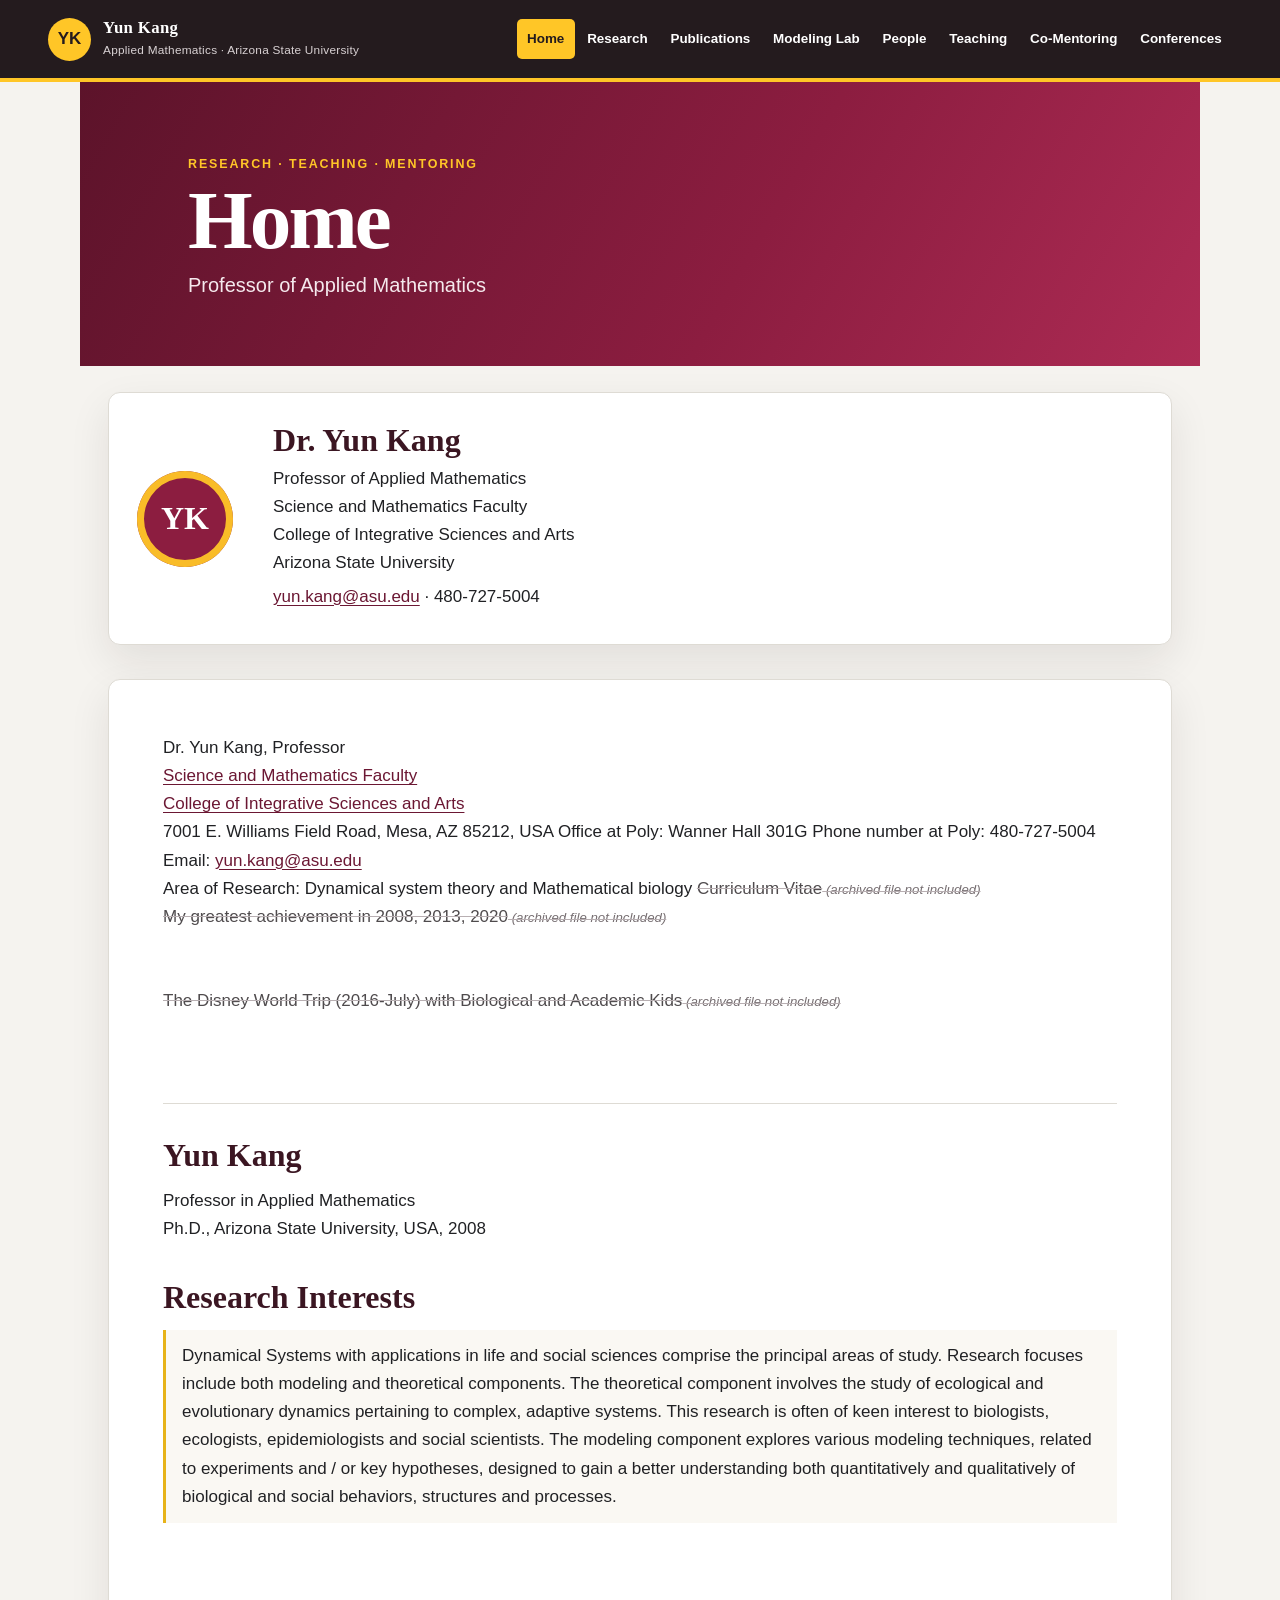
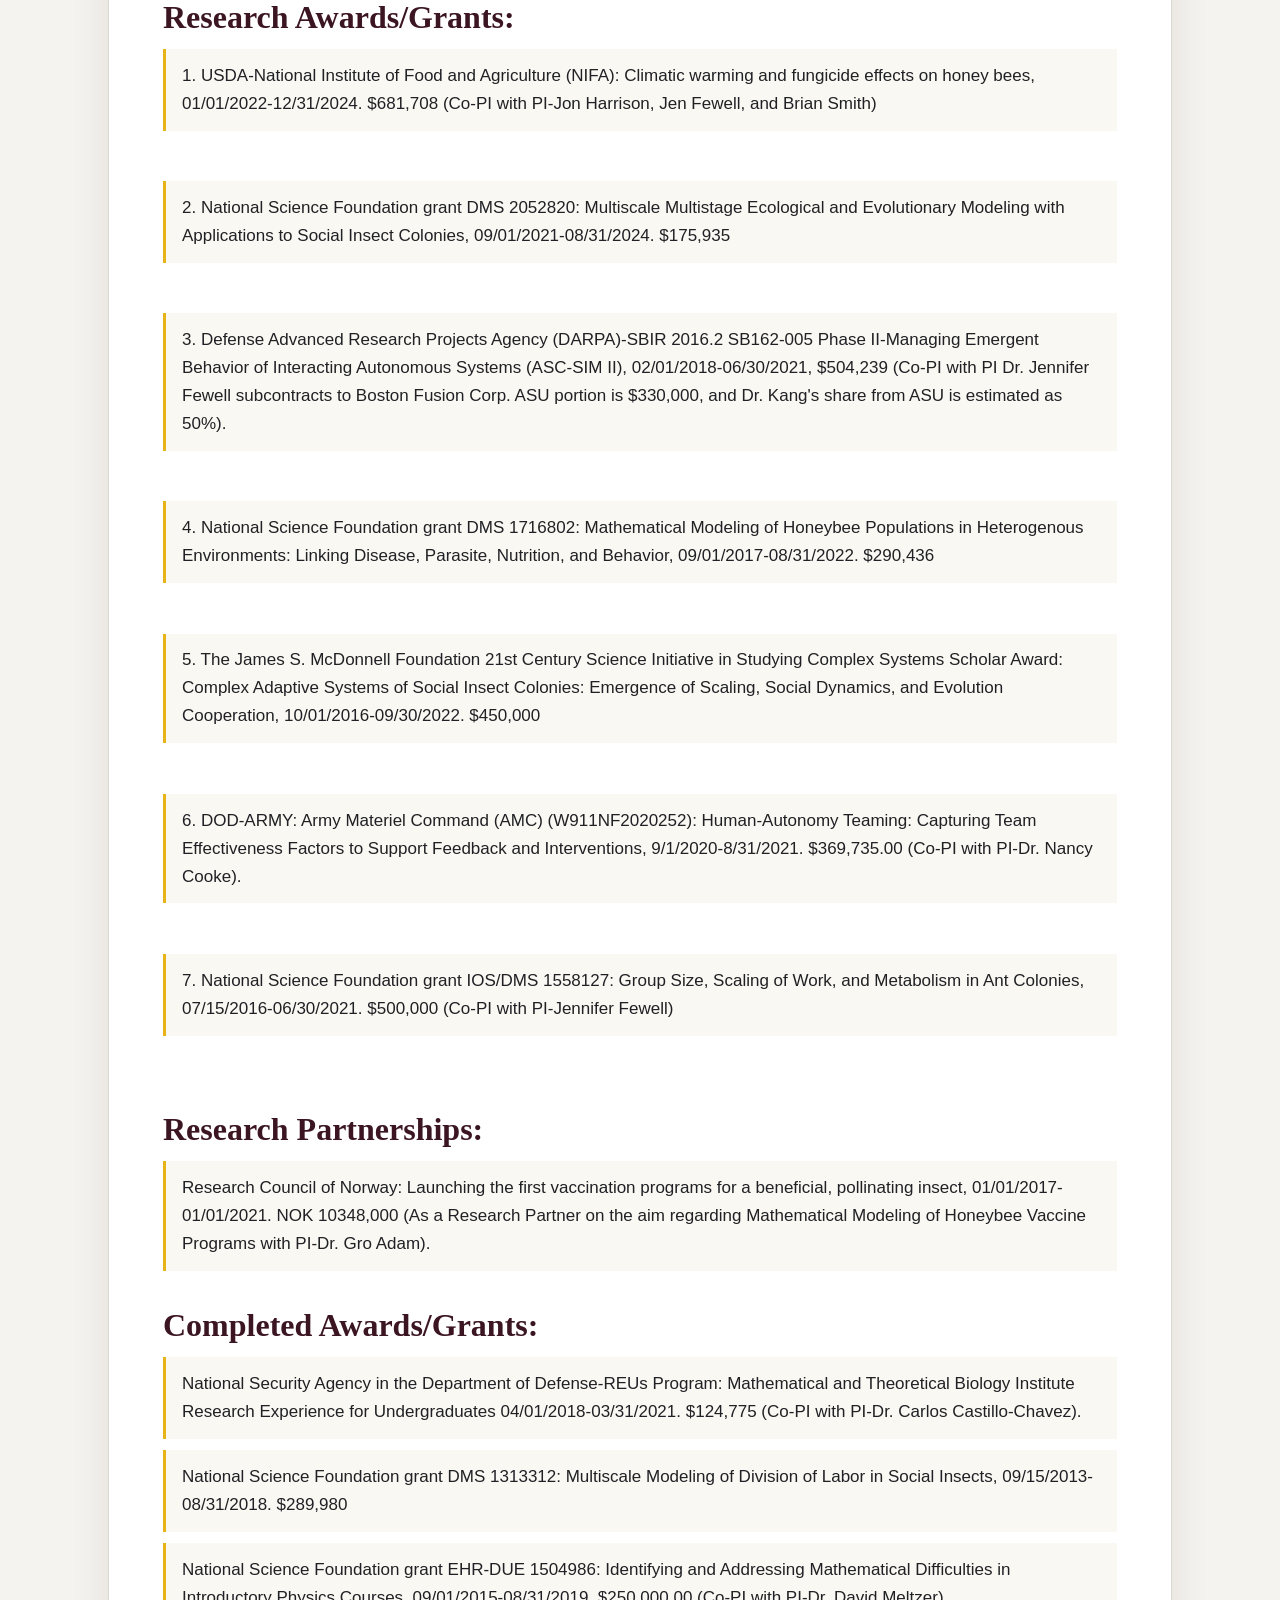
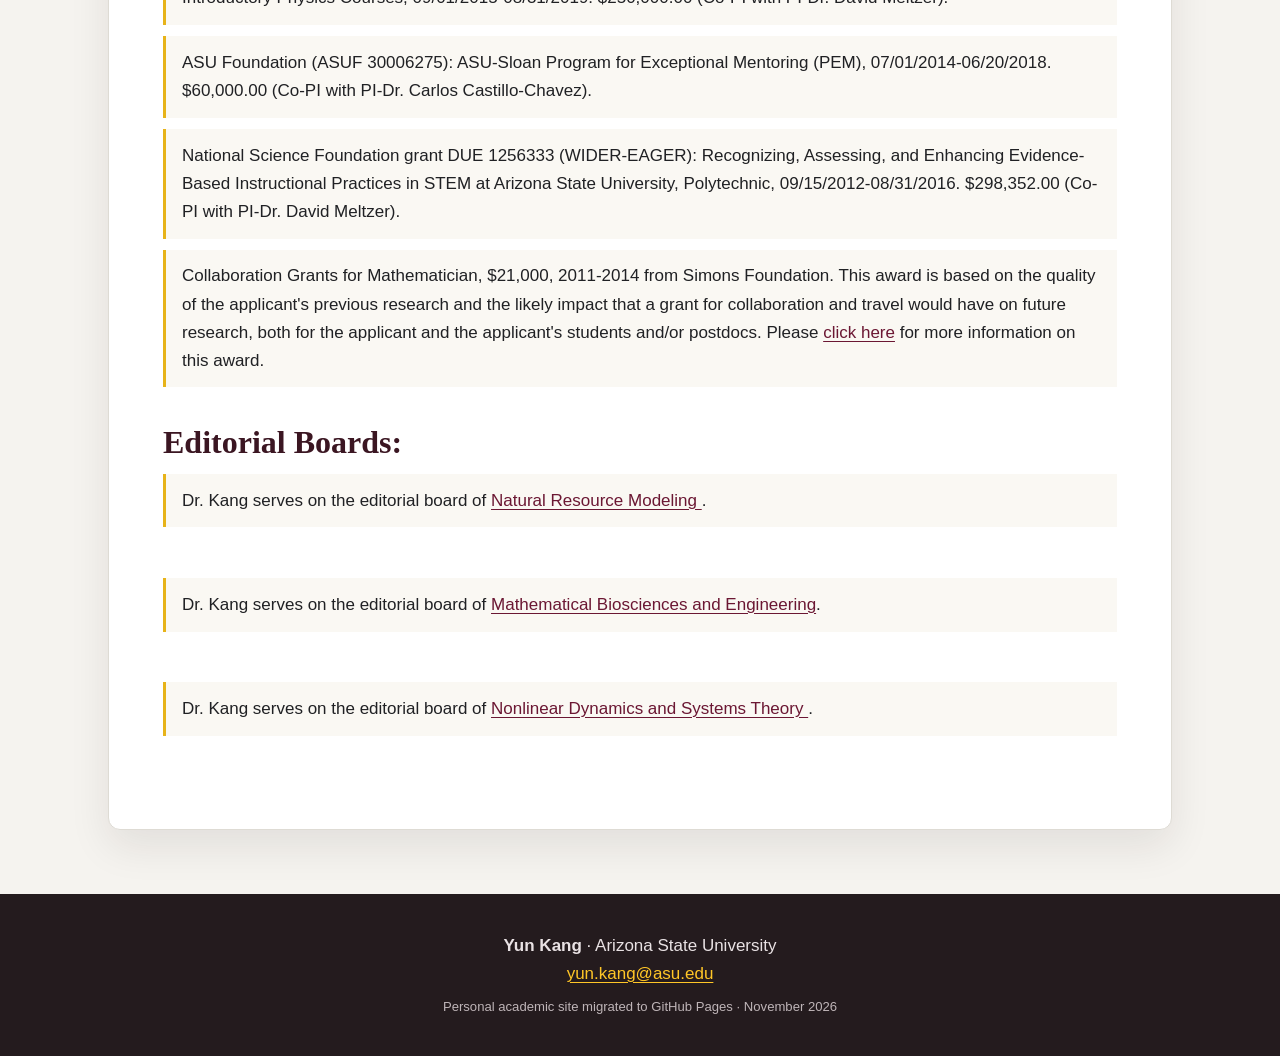
==== index.html @ 1a4a6fc3 "Build responsive Yun Kang academic website" ====
<!doctype html>
<html lang="en">
<head>
  <meta charset="utf-8">
  <meta name="viewport" content="width=device-width, initial-scale=1">
  <meta name="description" content="Professor of Applied Mathematics">
  <title>Home | Yun Kang</title>
  <link rel="stylesheet" href="assets/site.css">
  <script defer src="assets/site.js"></script>
</head>
<body>
  <a class="skip-link" href="#main-content">Skip to content</a>
  <header class="site-header">
    <div class="header-inner">
      <a class="site-name" href="index.html" aria-label="Yun Kang home">
        <span class="site-mark">YK</span>
        <span><strong>Yun Kang</strong><small>Applied Mathematics · Arizona State University</small></span>
      </a>
      <button class="menu-button" type="button" aria-expanded="false" aria-controls="site-nav">Menu</button>
      <nav id="site-nav" class="site-nav" aria-label="Primary navigation">
        <a href="index.html" aria-current="page" class="active">Home</a>
<a href="research.html">Research</a>
<a href="publications.html">Publications</a>
<a href="lab.html">Modeling Lab</a>
<a href="people.html">People</a>
<a href="teaching.html">Teaching</a>
<a href="mentoring.html">Co-Mentoring</a>
<a href="conferences.html">Conferences</a>
      </nav>
    </div>
  </header>

  <main id="main-content">
    <section class="page-hero">
      <div class="eyebrow">Research · Teaching · Mentoring</div>
      <h1>Home</h1>
      <p>Professor of Applied Mathematics</p>
    </section>
    
        <section class="profile-card" aria-label="Contact information">
          <div class="monogram" aria-hidden="true">YK</div>
          <div>
            <h2>Dr. Yun Kang</h2>
            <p>Professor of Applied Mathematics<br>Science and Mathematics Faculty<br>College of Integrative Sciences and Arts<br>Arizona State University</p>
            <p><a href="mailto:yun.kang@asu.edu">yun.kang@asu.edu</a> · 480-727-5004</p>
          </div>
        </section>
        
    <article class="legacy-content">
      <div> Dr. Yun Kang,  Professor<br>
          <a href="https://cisa.asu.edu/faculties" target="_blank" rel="noopener noreferrer">Science and Mathematics Faculty</a><br>
          <a href="https://cisa.asu.edu" target="_blank" rel="noopener noreferrer">College of Integrative Sciences and Arts </a><br>
          7001 E. Williams Field Road,<br>
          Mesa, AZ 85212, USA<br>
          Office at Poly: Wanner Hall 301G<br>
		  Phone number at Poly: 480-727-5004<br><br>
		 <!-- <a href="https://mcmsc.asu.edu">Co-Director of Simon A. Levin Mathematical, Computational and Modeling Sciences Center </a><br>
		 <a href="http://www.asu.edu/">Arizona State University</a><br>
		  Office at Tempe: ECA 373<br>
		  Phone number at Tempe: 480-965-9655 <br><br>-->
          Email: <a href="mailto:yun.kang@asu.edu">yun.kang@asu.edu</a><br>
          
          <br>
          Area of Research: Dynamical system<br>
          theory and Mathematical biology<br>
          <span class="unavailable-link">Curriculum Vitae<span class="archive-note"> (archived file not included)</span></span><br>
          <br>
          <span class="unavailable-link">My greatest achievement in 2008, 2013, 2020<span class="archive-note"> (archived file not included)</span></span><br>
          <div>
            <br>
            
          </div>
          <br>
          <span class="unavailable-link">The Disney World Trip (2016-July) with Biological and Academic Kids<span class="archive-note"> (archived file not included)</span></span><br>
          <div>
            <br>
            
          </div>
          <br>
          <!--         Ph.D. dissertation:<br> -->
          <!--         <a href="files/thesis.pdf" target="new">PUT PH.D. THESIS HERE?</a><br><br> -->
        </div>
      
<div>
        <div>
          <h2>Yun Kang</h2>
          Professor in Applied Mathematics<br>
          Ph.D., Arizona State University, USA, 2008<br>
          <h2>Research Interests</h2>
          <div>
            <div class="legacy-entry">
              Dynamical Systems with applications in life and social sciences comprise the principal areas of study. 
              Research focuses include both modeling and theoretical components. 
              The theoretical component involves the study of ecological and evolutionary dynamics pertaining to complex, adaptive systems. 
              This research is often of keen interest to biologists, ecologists, epidemiologists and social scientists. 
              The modeling component explores various modeling techniques, related to experiments and / or key hypotheses, 
              designed to gain a better understanding both quantitatively and qualitatively of biological and social behaviors, structures and processes.
<br>
            </div>
            <br>
             <!--   <h3>University Senator-Election:</h3>
            <div id="service">
            <ol> Dr. Kang has been elected as President-Elect, Poly Campus Assembly, 2018-2019. 
            </ol>
			
            <h3>Mentoring Awards/Nominations:</h3>
            <div id="mentoring">
            <ol> Dr. Kang has been nominated for the ASU  Faculty Women's Association Outstanding Faculty Mentor Award. 
            The Award Reception was scheduled on Thursday, April 20th, 2017. 
            </ol>-->
            
            <h2>Research Awards/Grants:</h2>
            <div>
               <div class="legacy-entry">1. USDA-National Institute of Food and Agriculture (NIFA): 
                Climatic warming and fungicide effects on honey bees,
                01/01/2022-12/31/2024. $681,708 (Co-PI with PI-Jon Harrison, Jen Fewell, and Brian Smith)
              </div><br>
              <div class="legacy-entry">2. National Science Foundation grant DMS 2052820: 
                Multiscale Multistage Ecological and Evolutionary Modeling with Applications to Social Insect Colonies,
                09/01/2021-08/31/2024. $175,935
              </div><br>
             <div class="legacy-entry">3. Defense Advanced Research Projects Agency (DARPA)-SBIR 2016.2 SB162-005 Phase II-Managing Emergent Behavior of Interacting Autonomous Systems (ASC-SIM II), 
			  02/01/2018-06/30/2021, $504,239 (Co-PI with PI Dr. Jennifer Fewell subcontracts to Boston Fusion Corp. ASU portion is $330,000, and Dr. Kang's share from ASU is
estimated as 50%).
			 </div><br>
			  <div class="legacy-entry">4. National Science Foundation grant DMS 1716802: 
                Mathematical Modeling of Honeybee Populations in Heterogenous Environments: Linking Disease, Parasite, Nutrition, and Behavior,
                09/01/2017-08/31/2022. $290,436
              </div><br>
            <div class="legacy-entry">5. The James S. McDonnell Foundation 21st Century Science Initiative in Studying 
			Complex Systems Scholar Award: Complex Adaptive Systems of Social Insect Colonies: 
			Emergence of Scaling, Social Dynamics, and Evolution Cooperation, 10/01/2016-09/30/2022. $450,000
            </div><br>
            
			 <div class="legacy-entry">6. DOD-ARMY: Army Materiel Command (AMC) (W911NF2020252): Human-Autonomy Teaming: Capturing Team Effectiveness Factors to Support Feedback and Interventions, 9/1/2020-8/31/2021. $369,735.00 (Co-PI with PI-Dr. Nancy Cooke).
              </div><br>
              
            <div class="legacy-entry">7.
                National Science Foundation grant IOS/DMS 1558127: 
                Group Size, Scaling of Work, and Metabolism in Ant Colonies,
                07/15/2016-06/30/2021. $500,000 (Co-PI with PI-Jennifer Fewell)
              </div><br>
            
   
                <h2>Research Partnerships:</h2>
              <div class="legacy-entry">
             Research Council of Norway:
                Launching the first vaccination programs for a beneficial, pollinating insect, 01/01/2017-01/01/2021. NOK 10348,000 
                (As a Research Partner on the aim regarding Mathematical Modeling of Honeybee Vaccine Programs with  PI-Dr. Gro Adam).
              </div>
      
                <h2>Completed Awards/Grants:</h2>
                 <div class="legacy-entry">National Security Agency in the Department of Defense-REUs Program: 
                Mathematical and Theoretical Biology Institute Research Experience for Undergraduates
                04/01/2018-03/31/2021. $124,775 (Co-PI with PI-Dr. Carlos Castillo-Chavez).
              </div>
                  <div class="legacy-entry">
                National Science Foundation grant DMS 1313312: 
                Multiscale  Modeling of Division of Labor in Social Insects,
                09/15/2013-08/31/2018. $289,980
              </div>
         
              <div class="legacy-entry">
                National Science Foundation grant EHR-DUE 1504986:
                Identifying and Addressing Mathematical Difficulties in Introductory Physics Courses, 
                 09/01/2015-08/31/2019. $250,000.00 (Co-PI with PI-Dr. David Meltzer).
              </div>
               <div class="legacy-entry">
                ASU Foundation (ASUF 30006275): ASU-Sloan Program for Exceptional Mentoring (PEM), 
                07/01/2014-06/20/2018. $60,000.00 (Co-PI with PI-Dr. Carlos Castillo-Chavez).
              </div>
              <div class="legacy-entry">
                National Science Foundation grant DUE 1256333 (WIDER-EAGER):
                Recognizing, Assessing, and Enhancing Evidence-Based
                Instructional Practices in STEM at Arizona State University,
                Polytechnic, 09/15/2012-08/31/2016. $298,352.00 (Co-PI with
                PI-Dr. David Meltzer).
              </div>
             
              <div class="legacy-entry">
                Collaboration Grants for Mathematician, $21,000, 2011-2014 from
                Simons Foundation. This award is based on the quality of the
                applicant's previous research and the likely impact that a grant
                for collaboration and travel would have on future research, both
                for the applicant and the applicant's students and/or postdocs.
                Please <a href="https://simonsfoundation.org/funding-guidelines/current-funding-opportunities/collaboration-grants-for-mathematicians" target="_blank" rel="noopener noreferrer">click here</a> for more information on this award.
              </div>
              
              <h2>Editorial Boards:</h2>
            <div>
			<div class="legacy-entry"> Dr. Kang serves on the editorial board of <a href="https://onlinelibrary.wiley.com/journal/10.1111/(ISSN)1939-7445" target="_blank" rel="noopener noreferrer">Natural Resource Modeling 
         </a>.  
            </div>
              <br>
              
              		<div class="legacy-entry"> Dr. Kang serves on the editorial board of <a href="https://www.aimspress.com/mbe/news/solo-detail/editorialboard" target="_blank" rel="noopener noreferrer">Mathematical Biosciences and Engineering</a>.  
            </div>
              <br>
              
            <div class="legacy-entry"> Dr. Kang serves on the editorial board of <a href="https://www.e-ndst.kiev.ua/aims&amp;scope.htm" target="_blank" rel="noopener noreferrer">
			Nonlinear Dynamics and Systems Theory </a>.  
            </div><br>
            
			 </div>
			  </div>
        </div>
      </div>
 
     </div>
     
    </article>
  </main>

  <footer>
    <div><strong>Yun Kang</strong> · Arizona State University</div>
    <div><a href="mailto:yun.kang@asu.edu">yun.kang@asu.edu</a></div>
    <div class="footer-note">Personal academic site migrated to GitHub Pages · November 2026</div>
  </footer>
</body>
</html>
---- assets/site.css ----
:root {
  --asu-maroon: #8c1d40;
  --asu-gold: #ffc627;
  --ink: #202124;
  --muted: #5f6368;
  --paper: #ffffff;
  --wash: #f5f3ef;
  --line: #dedbd4;
  --link: #6b1733;
  --shadow: 0 16px 42px rgba(33, 25, 20, 0.09);
}

* { box-sizing: border-box; }
html { scroll-behavior: smooth; }
body {
  margin: 0;
  color: var(--ink);
  background: var(--wash);
  font: 17px/1.65 -apple-system, BlinkMacSystemFont, "Segoe UI", Roboto, Helvetica, Arial, sans-serif;
}
a { color: var(--link); text-decoration-thickness: .08em; text-underline-offset: .16em; }
a:hover { color: var(--asu-maroon); text-decoration-thickness: .13em; }
.skip-link { position: absolute; left: -9999px; top: 0; z-index: 100; background: #fff; padding: .7rem 1rem; }
.skip-link:focus { left: 1rem; top: 1rem; }

.site-header { position: sticky; top: 0; z-index: 20; color: #fff; background: #241b1e; border-bottom: 4px solid var(--asu-gold); }
.header-inner { max-width: 1240px; min-height: 78px; margin: auto; padding: 0 28px; display: flex; align-items: center; gap: 24px; }
.site-name { display: flex; align-items: center; gap: 12px; color: #fff; text-decoration: none; white-space: nowrap; }
.site-name strong, .site-name small { display: block; }
.site-name strong { font: 700 1.05rem/1.2 Georgia, "Times New Roman", serif; letter-spacing: .02em; }
.site-name small { margin-top: 3px; color: #d8d1d3; font-size: .74rem; letter-spacing: .02em; }
.site-mark { display: grid; place-items: center; width: 43px; height: 43px; border-radius: 50%; color: #241b1e; background: var(--asu-gold); font-weight: 850; }
.site-nav { margin-left: auto; display: flex; align-items: center; gap: 2px; }
.site-nav a { padding: .58rem .65rem; border-radius: 5px; color: #fff; font-size: .84rem; font-weight: 650; text-decoration: none; }
.site-nav a:hover, .site-nav a.active { color: #241b1e; background: var(--asu-gold); }
.menu-button { display: none; margin-left: auto; border: 1px solid #7b6c71; border-radius: 5px; padding: .5rem .75rem; color: #fff; background: transparent; font: inherit; }

main { max-width: 1120px; margin: 0 auto; padding: 0 28px 64px; }
.page-hero { margin: 0 -28px 38px; padding: 72px max(28px, calc((100vw - 1120px) / 2 + 28px)) 64px; color: #fff; background: linear-gradient(120deg, #5c132a 0%, var(--asu-maroon) 60%, #ad2b54 100%); }
.eyebrow { color: var(--asu-gold); font-size: .78rem; font-weight: 800; letter-spacing: .15em; text-transform: uppercase; }
.page-hero h1 { max-width: 900px; margin: .35rem 0 .45rem; font: 700 clamp(2.5rem, 7vw, 5.2rem)/.98 Georgia, "Times New Roman", serif; letter-spacing: -.035em; }
.page-hero p { max-width: 760px; margin: 0; color: #f5e9ed; font-size: clamp(1rem, 2vw, 1.25rem); }

.profile-card { display: grid; grid-template-columns: 112px 1fr; gap: 24px; align-items: center; margin: -12px 0 34px; padding: 28px; border: 1px solid var(--line); border-radius: 12px; background: var(--paper); box-shadow: var(--shadow); }
.monogram { display: grid; place-items: center; width: 96px; height: 96px; border-radius: 50%; color: #fff; background: var(--asu-maroon); font: 800 2rem Georgia, serif; box-shadow: inset 0 0 0 7px rgba(255,198,39,.95); }
.profile-card h2 { margin: 0 0 .35rem; }
.profile-card p { margin: .35rem 0; }

.legacy-content { padding: clamp(24px, 5vw, 54px); border: 1px solid var(--line); border-radius: 12px; background: var(--paper); box-shadow: var(--shadow); overflow-wrap: anywhere; }
.legacy-content > div + div { margin-top: 2rem; padding-top: 2rem; border-top: 1px solid var(--line); }
h2, h3 { color: #3b1622; font-family: Georgia, "Times New Roman", serif; line-height: 1.2; }
h2 { margin: 2.2rem 0 .8rem; font-size: clamp(1.5rem, 3vw, 2rem); }
h2:first-child { margin-top: 0; }
h3 { font-size: 1.25rem; }
.legacy-entry { margin: .7rem 0; padding: .8rem 1rem; border-left: 3px solid #e7b319; background: #faf8f3; }
.legacy-content br + br { display: none; }
.legacy-content li { margin: .35rem 0; }
.content-table { display: block; max-width: 100%; overflow-x: auto; border-collapse: collapse; }
.content-table td, .content-table th { padding: .55rem; border: 1px solid var(--line); vertical-align: top; }
.unavailable-link { color: #4f4b4d; text-decoration: line-through; text-decoration-color: #b8afb2; }
.archive-note { color: #776f72; font-size: .78em; font-style: italic; text-decoration: none; }

footer { padding: 38px 28px; color: #e9e2e4; background: #241b1e; text-align: center; }
footer a { color: var(--asu-gold); }
.footer-note { margin-top: .5rem; color: #bfb5b8; font-size: .82rem; }

@media (max-width: 1000px) {
  .menu-button { display: block; }
  .site-nav { display: none; position: absolute; left: 0; right: 0; top: 78px; padding: 14px 24px 20px; background: #241b1e; border-bottom: 4px solid var(--asu-gold); flex-wrap: wrap; }
  .site-nav.open { display: flex; }
  .site-nav a { flex: 1 0 160px; text-align: center; }
}

@media (max-width: 620px) {
  body { font-size: 16px; }
  .header-inner { padding: 0 16px; }
  .site-name small { display: none; }
  main { padding: 0 16px 40px; }
  .page-hero { margin: 0 -16px 24px; padding: 46px 16px 42px; }
  .profile-card { grid-template-columns: 1fr; text-align: center; }
  .monogram { margin: auto; }
  .legacy-content { padding: 22px 18px; }
}

@media print {
  .site-header, .menu-button, footer { display: none; }
  body { background: #fff; }
  main { max-width: none; padding: 0; }
  .page-hero { color: #000; background: #fff; padding: 0 0 20px; }
  .eyebrow { color: #555; }
  .legacy-content, .profile-card { border: 0; box-shadow: none; }
}
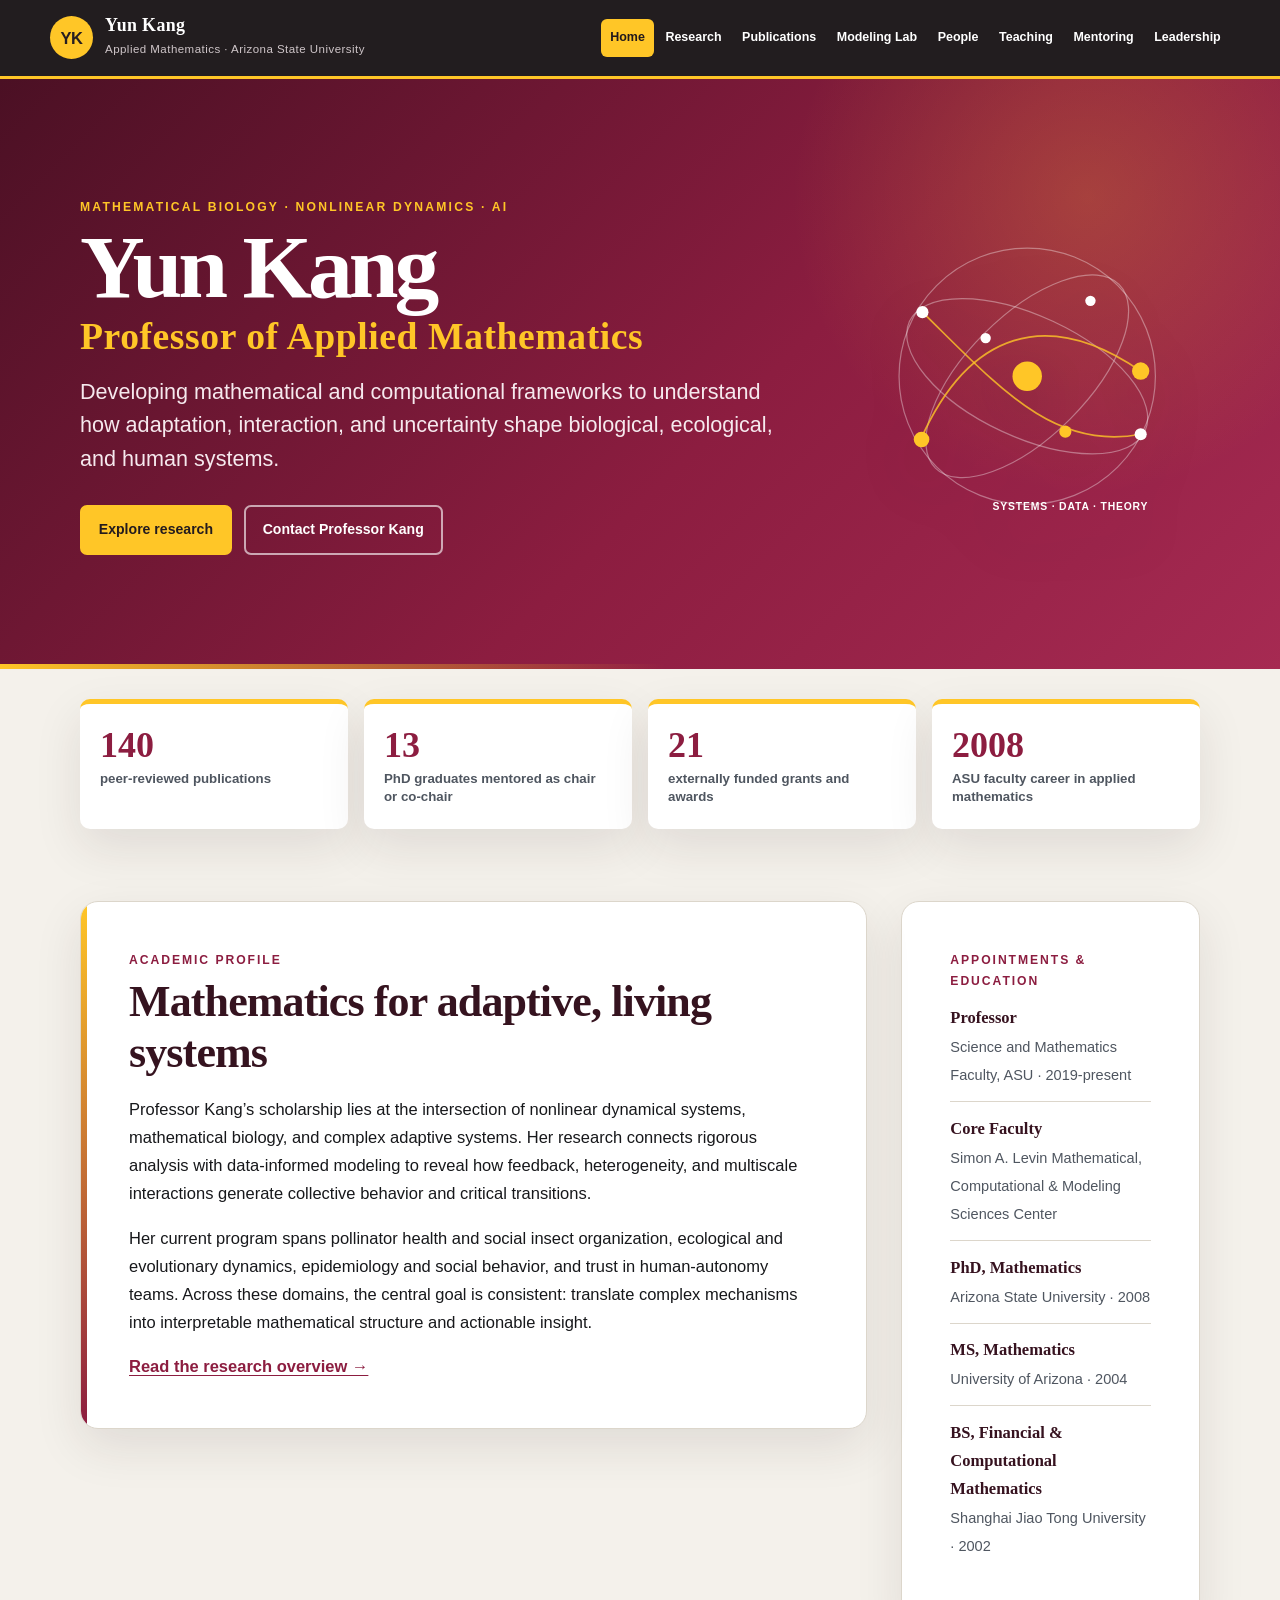
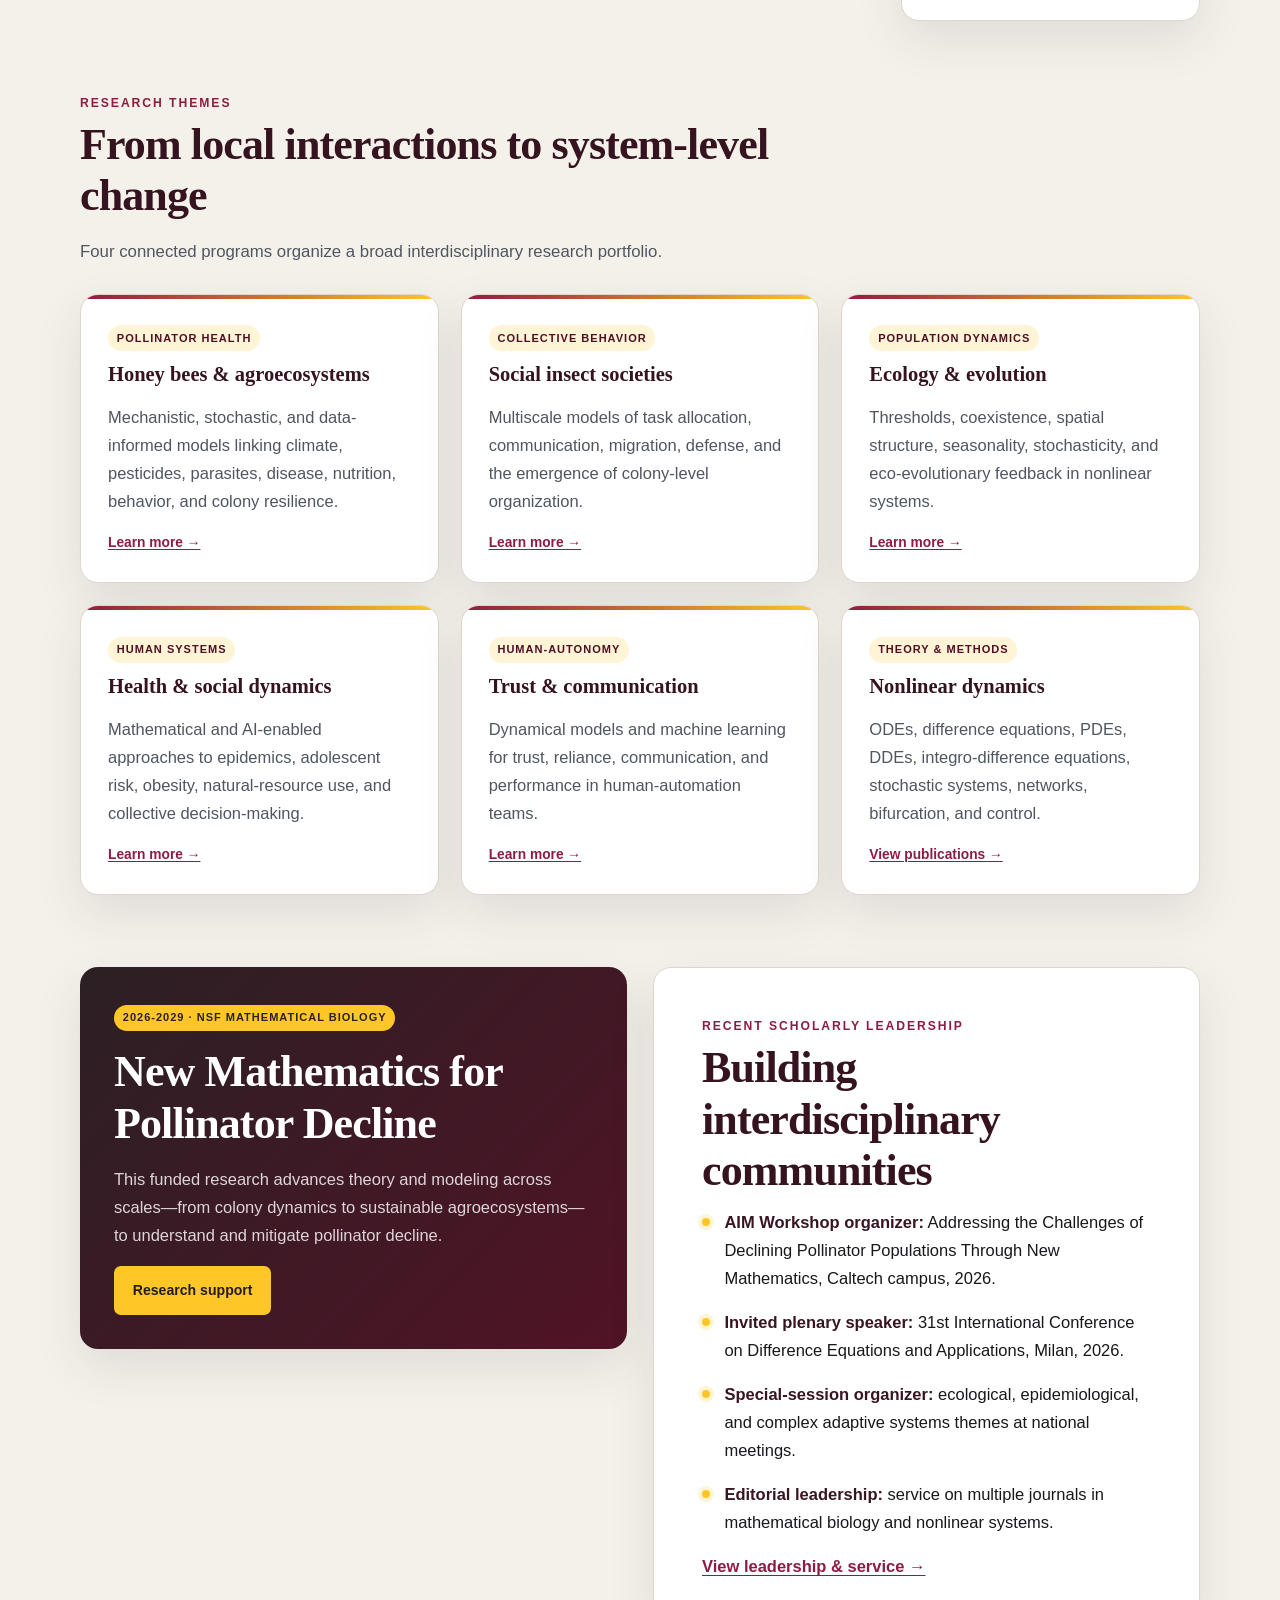
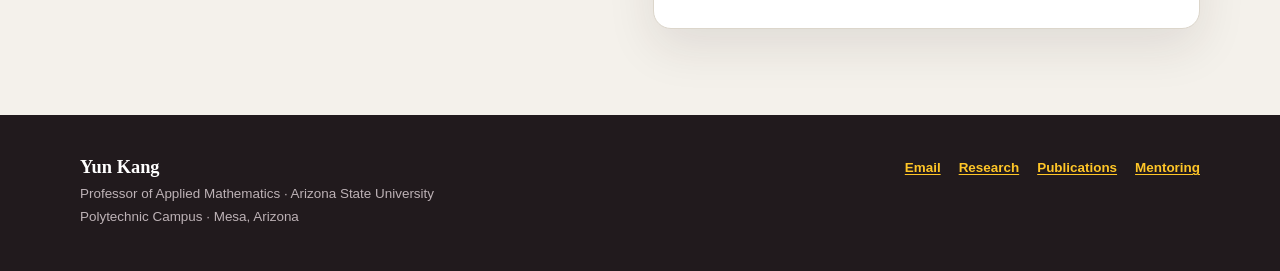
==== commit c4696e24: "Refresh academic site from 2026 curriculum vitae" ====
--- a/index.html
+++ b/index.html
@@ -3,218 +3,143 @@
 <head>
   <meta charset="utf-8">
   <meta name="viewport" content="width=device-width, initial-scale=1">
-  <meta name="description" content="Professor of Applied Mathematics">
-  <title>Home | Yun Kang</title>
+  <meta name="description" content="Yun Kang is a Professor of Applied Mathematics at Arizona State University whose research advances complex adaptive systems, mathematical biology, and nonlinear dynamics.">
+  <meta name="theme-color" content="#8c1d40">
+  <title>Yun Kang | Applied Mathematics &amp; Complex Adaptive Systems</title>
   <link rel="stylesheet" href="assets/site.css">
   <script defer src="assets/site.js"></script>
+  <script type="application/ld+json">
+  {
+    "@context": "https://schema.org",
+    "@type": "Person",
+    "name": "Yun Kang",
+    "jobTitle": "Professor of Applied Mathematics",
+    "affiliation": {"@type": "CollegeOrUniversity", "name": "Arizona State University"},
+    "email": "mailto:yun.kang@asu.edu",
+    "knowsAbout": ["Complex adaptive systems", "Mathematical biology", "Nonlinear dynamical systems", "Pollinator health", "Social insects", "Human-autonomy interaction"]
+  }
+  </script>
 </head>
 <body>
   <a class="skip-link" href="#main-content">Skip to content</a>
   <header class="site-header">
     <div class="header-inner">
       <a class="site-name" href="index.html" aria-label="Yun Kang home">
-        <span class="site-mark">YK</span>
+        <span class="site-mark" aria-hidden="true">YK</span>
         <span><strong>Yun Kang</strong><small>Applied Mathematics · Arizona State University</small></span>
       </a>
       <button class="menu-button" type="button" aria-expanded="false" aria-controls="site-nav">Menu</button>
       <nav id="site-nav" class="site-nav" aria-label="Primary navigation">
-        <a href="index.html" aria-current="page" class="active">Home</a>
-<a href="research.html">Research</a>
-<a href="publications.html">Publications</a>
-<a href="lab.html">Modeling Lab</a>
-<a href="people.html">People</a>
-<a href="teaching.html">Teaching</a>
-<a href="mentoring.html">Co-Mentoring</a>
-<a href="conferences.html">Conferences</a>
+        <a class="active" aria-current="page" href="index.html">Home</a>
+        <a href="research.html">Research</a>
+        <a href="publications.html">Publications</a>
+        <a href="lab.html">Modeling Lab</a>
+        <a href="people.html">People</a>
+        <a href="teaching.html">Teaching</a>
+        <a href="mentoring.html">Mentoring</a>
+        <a href="conferences.html">Leadership</a>
       </nav>
     </div>
   </header>
 
   <main id="main-content">
-    <section class="page-hero">
-      <div class="eyebrow">Research · Teaching · Mentoring</div>
-      <h1>Home</h1>
-      <p>Professor of Applied Mathematics</p>
+    <section class="home-hero">
+      <div class="hero-inner">
+        <div>
+          <div class="eyebrow">Mathematical biology · Nonlinear dynamics · AI</div>
+          <h1>Yun Kang <span>Professor of Applied Mathematics</span></h1>
+          <p class="hero-lead">Developing mathematical and computational frameworks to understand how adaptation, interaction, and uncertainty shape biological, ecological, and human systems.</p>
+          <div class="hero-actions">
+            <a class="button" href="research.html">Explore research</a>
+            <a class="button secondary" href="mailto:yun.kang@asu.edu">Contact Professor Kang</a>
+          </div>
+        </div>
+        <svg class="hero-graphic" viewBox="0 0 400 400" role="img" aria-label="Abstract network representing interconnected complex adaptive systems">
+          <circle class="orbit" cx="200" cy="200" r="148"/>
+          <ellipse class="orbit" cx="200" cy="200" rx="150" ry="70" transform="rotate(25 200 200)"/>
+          <ellipse class="orbit" cx="200" cy="200" rx="150" ry="70" transform="rotate(-45 200 200)"/>
+          <path class="axis" d="M77 273 C133 148 223 120 331 194"/>
+          <path class="axis" d="M79 126 C165 210 230 287 331 267"/>
+          <circle class="node" cx="78" cy="273" r="9"/><circle class="node-alt" cx="79" cy="126" r="7"/>
+          <circle class="node" cx="331" cy="194" r="10"/><circle class="node-alt" cx="331" cy="267" r="7"/>
+          <circle class="node" cx="200" cy="200" r="17"/><circle class="node-alt" cx="152" cy="156" r="6"/>
+          <circle class="node" cx="244" cy="264" r="7"/><circle class="node-alt" cx="273" cy="113" r="6"/>
+          <text x="160" y="355">SYSTEMS · DATA · THEORY</text>
+        </svg>
+      </div>
     </section>
-    
-        <section class="profile-card" aria-label="Contact information">
-          <div class="monogram" aria-hidden="true">YK</div>
-          <div>
-            <h2>Dr. Yun Kang</h2>
-            <p>Professor of Applied Mathematics<br>Science and Mathematics Faculty<br>College of Integrative Sciences and Arts<br>Arizona State University</p>
-            <p><a href="mailto:yun.kang@asu.edu">yun.kang@asu.edu</a> · 480-727-5004</p>
-          </div>
-        </section>
-        
-    <article class="legacy-content">
-      <div> Dr. Yun Kang,  Professor<br>
-          <a href="https://cisa.asu.edu/faculties" target="_blank" rel="noopener noreferrer">Science and Mathematics Faculty</a><br>
-          <a href="https://cisa.asu.edu" target="_blank" rel="noopener noreferrer">College of Integrative Sciences and Arts </a><br>
-          7001 E. Williams Field Road,<br>
-          Mesa, AZ 85212, USA<br>
-          Office at Poly: Wanner Hall 301G<br>
-		  Phone number at Poly: 480-727-5004<br><br>
-		 <!-- <a href="https://mcmsc.asu.edu">Co-Director of Simon A. Levin Mathematical, Computational and Modeling Sciences Center </a><br>
-		 <a href="http://www.asu.edu/">Arizona State University</a><br>
-		  Office at Tempe: ECA 373<br>
-		  Phone number at Tempe: 480-965-9655 <br><br>-->
-          Email: <a href="mailto:yun.kang@asu.edu">yun.kang@asu.edu</a><br>
-          
-          <br>
-          Area of Research: Dynamical system<br>
-          theory and Mathematical biology<br>
-          <span class="unavailable-link">Curriculum Vitae<span class="archive-note"> (archived file not included)</span></span><br>
-          <br>
-          <span class="unavailable-link">My greatest achievement in 2008, 2013, 2020<span class="archive-note"> (archived file not included)</span></span><br>
-          <div>
-            <br>
-            
-          </div>
-          <br>
-          <span class="unavailable-link">The Disney World Trip (2016-July) with Biological and Academic Kids<span class="archive-note"> (archived file not included)</span></span><br>
-          <div>
-            <br>
-            
-          </div>
-          <br>
-          <!--         Ph.D. dissertation:<br> -->
-          <!--         <a href="files/thesis.pdf" target="new">PUT PH.D. THESIS HERE?</a><br><br> -->
+
+    <div class="content">
+      <section class="stats" aria-label="Academic profile highlights">
+        <div class="stat"><strong>140</strong><span>peer-reviewed publications</span></div>
+        <div class="stat"><strong>13</strong><span>PhD graduates mentored as chair or co-chair</span></div>
+        <div class="stat"><strong>21</strong><span>externally funded grants and awards</span></div>
+        <div class="stat"><strong>2008</strong><span>ASU faculty career in applied mathematics</span></div>
+      </section>
+
+      <section class="section bio-grid reveal">
+        <div class="panel profile-panel">
+          <div class="kicker">Academic profile</div>
+          <h2>Mathematics for adaptive, living systems</h2>
+          <p>Professor Kang’s scholarship lies at the intersection of nonlinear dynamical systems, mathematical biology, and complex adaptive systems. Her research connects rigorous analysis with data-informed modeling to reveal how feedback, heterogeneity, and multiscale interactions generate collective behavior and critical transitions.</p>
+          <p>Her current program spans pollinator health and social insect organization, ecological and evolutionary dynamics, epidemiology and social behavior, and trust in human-autonomy teams. Across these domains, the central goal is consistent: translate complex mechanisms into interpretable mathematical structure and actionable insight.</p>
+          <p><a class="text-link" href="research.html">Read the research overview →</a></p>
         </div>
-      
-<div>
-        <div>
-          <h2>Yun Kang</h2>
-          Professor in Applied Mathematics<br>
-          Ph.D., Arizona State University, USA, 2008<br>
-          <h2>Research Interests</h2>
-          <div>
-            <div class="legacy-entry">
-              Dynamical Systems with applications in life and social sciences comprise the principal areas of study. 
-              Research focuses include both modeling and theoretical components. 
-              The theoretical component involves the study of ecological and evolutionary dynamics pertaining to complex, adaptive systems. 
-              This research is often of keen interest to biologists, ecologists, epidemiologists and social scientists. 
-              The modeling component explores various modeling techniques, related to experiments and / or key hypotheses, 
-              designed to gain a better understanding both quantitatively and qualitatively of biological and social behaviors, structures and processes.
-<br>
-            </div>
-            <br>
-             <!--   <h3>University Senator-Election:</h3>
-            <div id="service">
-            <ol> Dr. Kang has been elected as President-Elect, Poly Campus Assembly, 2018-2019. 
-            </ol>
-			
-            <h3>Mentoring Awards/Nominations:</h3>
-            <div id="mentoring">
-            <ol> Dr. Kang has been nominated for the ASU  Faculty Women's Association Outstanding Faculty Mentor Award. 
-            The Award Reception was scheduled on Thursday, April 20th, 2017. 
-            </ol>-->
-            
-            <h2>Research Awards/Grants:</h2>
-            <div>
-               <div class="legacy-entry">1. USDA-National Institute of Food and Agriculture (NIFA): 
-                Climatic warming and fungicide effects on honey bees,
-                01/01/2022-12/31/2024. $681,708 (Co-PI with PI-Jon Harrison, Jen Fewell, and Brian Smith)
-              </div><br>
-              <div class="legacy-entry">2. National Science Foundation grant DMS 2052820: 
-                Multiscale Multistage Ecological and Evolutionary Modeling with Applications to Social Insect Colonies,
-                09/01/2021-08/31/2024. $175,935
-              </div><br>
-             <div class="legacy-entry">3. Defense Advanced Research Projects Agency (DARPA)-SBIR 2016.2 SB162-005 Phase II-Managing Emergent Behavior of Interacting Autonomous Systems (ASC-SIM II), 
-			  02/01/2018-06/30/2021, $504,239 (Co-PI with PI Dr. Jennifer Fewell subcontracts to Boston Fusion Corp. ASU portion is $330,000, and Dr. Kang's share from ASU is
-estimated as 50%).
-			 </div><br>
-			  <div class="legacy-entry">4. National Science Foundation grant DMS 1716802: 
-                Mathematical Modeling of Honeybee Populations in Heterogenous Environments: Linking Disease, Parasite, Nutrition, and Behavior,
-                09/01/2017-08/31/2022. $290,436
-              </div><br>
-            <div class="legacy-entry">5. The James S. McDonnell Foundation 21st Century Science Initiative in Studying 
-			Complex Systems Scholar Award: Complex Adaptive Systems of Social Insect Colonies: 
-			Emergence of Scaling, Social Dynamics, and Evolution Cooperation, 10/01/2016-09/30/2022. $450,000
-            </div><br>
-            
-			 <div class="legacy-entry">6. DOD-ARMY: Army Materiel Command (AMC) (W911NF2020252): Human-Autonomy Teaming: Capturing Team Effectiveness Factors to Support Feedback and Interventions, 9/1/2020-8/31/2021. $369,735.00 (Co-PI with PI-Dr. Nancy Cooke).
-              </div><br>
-              
-            <div class="legacy-entry">7.
-                National Science Foundation grant IOS/DMS 1558127: 
-                Group Size, Scaling of Work, and Metabolism in Ant Colonies,
-                07/15/2016-06/30/2021. $500,000 (Co-PI with PI-Jennifer Fewell)
-              </div><br>
-            
-   
-                <h2>Research Partnerships:</h2>
-              <div class="legacy-entry">
-             Research Council of Norway:
-                Launching the first vaccination programs for a beneficial, pollinating insect, 01/01/2017-01/01/2021. NOK 10348,000 
-                (As a Research Partner on the aim regarding Mathematical Modeling of Honeybee Vaccine Programs with  PI-Dr. Gro Adam).
-              </div>
-      
-                <h2>Completed Awards/Grants:</h2>
-                 <div class="legacy-entry">National Security Agency in the Department of Defense-REUs Program: 
-                Mathematical and Theoretical Biology Institute Research Experience for Undergraduates
-                04/01/2018-03/31/2021. $124,775 (Co-PI with PI-Dr. Carlos Castillo-Chavez).
-              </div>
-                  <div class="legacy-entry">
-                National Science Foundation grant DMS 1313312: 
-                Multiscale  Modeling of Division of Labor in Social Insects,
-                09/15/2013-08/31/2018. $289,980
-              </div>
-         
-              <div class="legacy-entry">
-                National Science Foundation grant EHR-DUE 1504986:
-                Identifying and Addressing Mathematical Difficulties in Introductory Physics Courses, 
-                 09/01/2015-08/31/2019. $250,000.00 (Co-PI with PI-Dr. David Meltzer).
-              </div>
-               <div class="legacy-entry">
-                ASU Foundation (ASUF 30006275): ASU-Sloan Program for Exceptional Mentoring (PEM), 
-                07/01/2014-06/20/2018. $60,000.00 (Co-PI with PI-Dr. Carlos Castillo-Chavez).
-              </div>
-              <div class="legacy-entry">
-                National Science Foundation grant DUE 1256333 (WIDER-EAGER):
-                Recognizing, Assessing, and Enhancing Evidence-Based
-                Instructional Practices in STEM at Arizona State University,
-                Polytechnic, 09/15/2012-08/31/2016. $298,352.00 (Co-PI with
-                PI-Dr. David Meltzer).
-              </div>
-             
-              <div class="legacy-entry">
-                Collaboration Grants for Mathematician, $21,000, 2011-2014 from
-                Simons Foundation. This award is based on the quality of the
-                applicant's previous research and the likely impact that a grant
-                for collaboration and travel would have on future research, both
-                for the applicant and the applicant's students and/or postdocs.
-                Please <a href="https://simonsfoundation.org/funding-guidelines/current-funding-opportunities/collaboration-grants-for-mathematicians" target="_blank" rel="noopener noreferrer">click here</a> for more information on this award.
-              </div>
-              
-              <h2>Editorial Boards:</h2>
-            <div>
-			<div class="legacy-entry"> Dr. Kang serves on the editorial board of <a href="https://onlinelibrary.wiley.com/journal/10.1111/(ISSN)1939-7445" target="_blank" rel="noopener noreferrer">Natural Resource Modeling 
-         </a>.  
-            </div>
-              <br>
-              
-              		<div class="legacy-entry"> Dr. Kang serves on the editorial board of <a href="https://www.aimspress.com/mbe/news/solo-detail/editorialboard" target="_blank" rel="noopener noreferrer">Mathematical Biosciences and Engineering</a>.  
-            </div>
-              <br>
-              
-            <div class="legacy-entry"> Dr. Kang serves on the editorial board of <a href="https://www.e-ndst.kiev.ua/aims&amp;scope.htm" target="_blank" rel="noopener noreferrer">
-			Nonlinear Dynamics and Systems Theory </a>.  
-            </div><br>
-            
-			 </div>
-			  </div>
+        <aside class="panel">
+          <div class="kicker">Appointments &amp; education</div>
+          <ul class="credentials">
+            <li><strong>Professor</strong><span>Science and Mathematics Faculty, ASU · 2019-present</span></li>
+            <li><strong>Core Faculty</strong><span>Simon A. Levin Mathematical, Computational &amp; Modeling Sciences Center</span></li>
+            <li><strong>PhD, Mathematics</strong><span>Arizona State University · 2008</span></li>
+            <li><strong>MS, Mathematics</strong><span>University of Arizona · 2004</span></li>
+            <li><strong>BS, Financial &amp; Computational Mathematics</strong><span>Shanghai Jiao Tong University · 2002</span></li>
+          </ul>
+        </aside>
+      </section>
+
+      <section class="section reveal">
+        <div class="section-heading">
+          <div class="kicker">Research themes</div>
+          <h2>From local interactions to system-level change</h2>
+          <p>Four connected programs organize a broad interdisciplinary research portfolio.</p>
         </div>
-      </div>
- 
-     </div>
-     
-    </article>
+        <div class="card-grid">
+          <article class="card"><span class="tag">Pollinator health</span><h3>Honey bees &amp; agroecosystems</h3><p>Mechanistic, stochastic, and data-informed models linking climate, pesticides, parasites, disease, nutrition, behavior, and colony resilience.</p><a class="card-link" href="research.html#pollinators">Learn more →</a></article>
+          <article class="card"><span class="tag">Collective behavior</span><h3>Social insect societies</h3><p>Multiscale models of task allocation, communication, migration, defense, and the emergence of colony-level organization.</p><a class="card-link" href="research.html#social-insects">Learn more →</a></article>
+          <article class="card"><span class="tag">Population dynamics</span><h3>Ecology &amp; evolution</h3><p>Thresholds, coexistence, spatial structure, seasonality, stochasticity, and eco-evolutionary feedback in nonlinear systems.</p><a class="card-link" href="research.html#ecology">Learn more →</a></article>
+          <article class="card"><span class="tag">Human systems</span><h3>Health &amp; social dynamics</h3><p>Mathematical and AI-enabled approaches to epidemics, adolescent risk, obesity, natural-resource use, and collective decision-making.</p><a class="card-link" href="research.html#health">Learn more →</a></article>
+          <article class="card"><span class="tag">Human-autonomy</span><h3>Trust &amp; communication</h3><p>Dynamical models and machine learning for trust, reliance, communication, and performance in human-automation teams.</p><a class="card-link" href="research.html#autonomy">Learn more →</a></article>
+          <article class="card"><span class="tag">Theory &amp; methods</span><h3>Nonlinear dynamics</h3><p>ODEs, difference equations, PDEs, DDEs, integro-difference equations, stochastic systems, networks, bifurcation, and control.</p><a class="card-link" href="publications.html">View publications →</a></article>
+        </div>
+      </section>
+
+      <section class="section split reveal">
+        <div class="highlight">
+          <span class="tag">2026-2029 · NSF Mathematical Biology</span>
+          <h2>New Mathematics for Pollinator Decline</h2>
+          <p>This funded research advances theory and modeling across scales—from colony dynamics to sustainable agroecosystems—to understand and mitigate pollinator decline.</p>
+          <a class="button" href="research.html#funding">Research support</a>
+        </div>
+        <div class="panel">
+          <div class="kicker">Recent scholarly leadership</div>
+          <h2>Building interdisciplinary communities</h2>
+          <ul class="feature-list">
+            <li><strong>AIM Workshop organizer:</strong> Addressing the Challenges of Declining Pollinator Populations Through New Mathematics, Caltech campus, 2026.</li>
+            <li><strong>Invited plenary speaker:</strong> 31st International Conference on Difference Equations and Applications, Milan, 2026.</li>
+            <li><strong>Special-session organizer:</strong> ecological, epidemiological, and complex adaptive systems themes at national meetings.</li>
+            <li><strong>Editorial leadership:</strong> service on multiple journals in mathematical biology and nonlinear systems.</li>
+          </ul>
+          <a class="text-link" href="conferences.html">View leadership &amp; service →</a>
+        </div>
+      </section>
+    </div>
   </main>
 
   <footer>
-    <div><strong>Yun Kang</strong> · Arizona State University</div>
-    <div><a href="mailto:yun.kang@asu.edu">yun.kang@asu.edu</a></div>
-    <div class="footer-note">Personal academic site migrated to GitHub Pages · November 2026</div>
+    <div class="footer-inner">
+      <div><strong>Yun Kang</strong><p>Professor of Applied Mathematics · Arizona State University<br>Polytechnic Campus · Mesa, Arizona</p></div>
+      <div class="footer-links"><a href="mailto:yun.kang@asu.edu">Email</a><a href="research.html">Research</a><a href="publications.html">Publications</a><a href="mentoring.html">Mentoring</a></div>
+    </div>
   </footer>
 </body>
 </html>
--- a/assets/site.css
+++ b/assets/site.css
@@ -1,92 +1,183 @@
 :root {
-  --asu-maroon: #8c1d40;
-  --asu-gold: #ffc627;
-  --ink: #202124;
-  --muted: #5f6368;
+  --maroon: #8c1d40;
+  --maroon-dark: #4f0f25;
+  --gold: #ffc627;
+  --ink: #17181b;
+  --slate: #4f5660;
   --paper: #ffffff;
-  --wash: #f5f3ef;
-  --line: #dedbd4;
-  --link: #6b1733;
-  --shadow: 0 16px 42px rgba(33, 25, 20, 0.09);
+  --canvas: #f4f1eb;
+  --line: #dcd6cb;
+  --soft-gold: #fff5d6;
+  --soft-maroon: #f8edf1;
+  --shadow: 0 18px 48px rgba(48, 29, 34, .10);
+  --radius: 18px;
+  --serif: Georgia, "Times New Roman", serif;
+  --sans: Inter, ui-sans-serif, -apple-system, BlinkMacSystemFont, "Segoe UI", sans-serif;
 }
 
 * { box-sizing: border-box; }
 html { scroll-behavior: smooth; }
-body {
-  margin: 0;
-  color: var(--ink);
-  background: var(--wash);
-  font: 17px/1.65 -apple-system, BlinkMacSystemFont, "Segoe UI", Roboto, Helvetica, Arial, sans-serif;
-}
-a { color: var(--link); text-decoration-thickness: .08em; text-underline-offset: .16em; }
-a:hover { color: var(--asu-maroon); text-decoration-thickness: .13em; }
-.skip-link { position: absolute; left: -9999px; top: 0; z-index: 100; background: #fff; padding: .7rem 1rem; }
+body { margin: 0; color: var(--ink); background: var(--canvas); font: 16.5px/1.7 var(--sans); text-rendering: optimizeLegibility; }
+a { color: var(--maroon); text-decoration-thickness: .08em; text-underline-offset: .18em; }
+a:hover { color: #b12655; }
+img, svg { display: block; max-width: 100%; }
+.skip-link { position: absolute; left: -9999px; top: 0; z-index: 100; background: #fff; padding: .75rem 1rem; }
 .skip-link:focus { left: 1rem; top: 1rem; }
 
-.site-header { position: sticky; top: 0; z-index: 20; color: #fff; background: #241b1e; border-bottom: 4px solid var(--asu-gold); }
-.header-inner { max-width: 1240px; min-height: 78px; margin: auto; padding: 0 28px; display: flex; align-items: center; gap: 24px; }
+.site-header { position: sticky; top: 0; z-index: 30; color: #fff; background: rgba(25, 20, 22, .96); border-bottom: 3px solid var(--gold); backdrop-filter: blur(12px); }
+.header-inner { max-width: 1240px; min-height: 76px; margin: auto; padding: 0 30px; display: flex; align-items: center; gap: 26px; }
 .site-name { display: flex; align-items: center; gap: 12px; color: #fff; text-decoration: none; white-space: nowrap; }
 .site-name strong, .site-name small { display: block; }
-.site-name strong { font: 700 1.05rem/1.2 Georgia, "Times New Roman", serif; letter-spacing: .02em; }
-.site-name small { margin-top: 3px; color: #d8d1d3; font-size: .74rem; letter-spacing: .02em; }
-.site-mark { display: grid; place-items: center; width: 43px; height: 43px; border-radius: 50%; color: #241b1e; background: var(--asu-gold); font-weight: 850; }
+.site-name strong { font: 700 1.12rem/1.1 var(--serif); letter-spacing: .02em; }
+.site-name small { margin-top: 4px; color: #cfc6c9; font-size: .72rem; letter-spacing: .04em; }
+.site-mark { display: grid; place-items: center; width: 43px; height: 43px; border-radius: 50%; color: #261e21; background: var(--gold); font-weight: 900; letter-spacing: -.03em; }
 .site-nav { margin-left: auto; display: flex; align-items: center; gap: 2px; }
-.site-nav a { padding: .58rem .65rem; border-radius: 5px; color: #fff; font-size: .84rem; font-weight: 650; text-decoration: none; }
-.site-nav a:hover, .site-nav a.active { color: #241b1e; background: var(--asu-gold); }
-.menu-button { display: none; margin-left: auto; border: 1px solid #7b6c71; border-radius: 5px; padding: .5rem .75rem; color: #fff; background: transparent; font: inherit; }
+.site-nav a { padding: .55rem .58rem; border-radius: 6px; color: #fff; font-size: .78rem; font-weight: 720; text-decoration: none; }
+.site-nav a:hover, .site-nav a.active { color: #21191c; background: var(--gold); }
+.menu-button { display: none; margin-left: auto; border: 1px solid #83767b; border-radius: 6px; padding: .48rem .72rem; color: #fff; background: transparent; font: inherit; }
 
-main { max-width: 1120px; margin: 0 auto; padding: 0 28px 64px; }
-.page-hero { margin: 0 -28px 38px; padding: 72px max(28px, calc((100vw - 1120px) / 2 + 28px)) 64px; color: #fff; background: linear-gradient(120deg, #5c132a 0%, var(--asu-maroon) 60%, #ad2b54 100%); }
-.eyebrow { color: var(--asu-gold); font-size: .78rem; font-weight: 800; letter-spacing: .15em; text-transform: uppercase; }
-.page-hero h1 { max-width: 900px; margin: .35rem 0 .45rem; font: 700 clamp(2.5rem, 7vw, 5.2rem)/.98 Georgia, "Times New Roman", serif; letter-spacing: -.035em; }
-.page-hero p { max-width: 760px; margin: 0; color: #f5e9ed; font-size: clamp(1rem, 2vw, 1.25rem); }
+main { overflow: hidden; }
+.home-hero, .page-hero { position: relative; color: #fff; background: radial-gradient(circle at 85% 20%, rgba(255,198,39,.20), transparent 25%), linear-gradient(135deg, #4b1024 0%, var(--maroon) 57%, #a62a52 100%); }
+.home-hero::after, .page-hero::after { content: ""; position: absolute; inset: auto 0 0; height: 5px; background: linear-gradient(90deg, var(--gold), transparent 52%); }
+.hero-inner { position: relative; z-index: 2; max-width: 1180px; margin: auto; padding: 88px 30px 84px; }
+.home-hero .hero-inner { display: grid; grid-template-columns: minmax(0, 1.35fr) minmax(300px, .65fr); gap: 54px; align-items: center; min-height: 590px; }
+.eyebrow { color: var(--gold); font-size: .76rem; font-weight: 850; letter-spacing: .18em; text-transform: uppercase; }
+.home-hero h1, .page-hero h1 { margin: .45rem 0 .7rem; font: 700 clamp(3rem, 7vw, 6.25rem)/.94 var(--serif); letter-spacing: -.045em; }
+.home-hero h1 span { display: block; color: var(--gold); font-size: .42em; letter-spacing: .015em; line-height: 1.45; }
+.hero-lead { max-width: 780px; margin: 0; color: #f6e9ee; font-size: clamp(1.08rem, 2vw, 1.35rem); line-height: 1.55; }
+.hero-actions { display: flex; flex-wrap: wrap; gap: 12px; margin-top: 30px; }
+.button { display: inline-flex; align-items: center; justify-content: center; min-height: 46px; padding: .68rem 1.05rem; border: 2px solid var(--gold); border-radius: 7px; color: #231b1e; background: var(--gold); font-size: .88rem; font-weight: 820; text-decoration: none; }
+.button:hover { color: #231b1e; background: #ffd65d; }
+.button.secondary { color: #fff; background: transparent; border-color: rgba(255,255,255,.62); }
+.button.secondary:hover { color: #231b1e; background: #fff; }
+.hero-graphic { width: min(100%, 390px); margin-left: auto; filter: drop-shadow(0 24px 26px rgba(44, 4, 19, .28)); }
+.hero-graphic .orbit { fill: none; stroke: rgba(255,255,255,.36); stroke-width: 1.4; }
+.hero-graphic .axis { fill: none; stroke: rgba(255,198,39,.8); stroke-width: 2; }
+.hero-graphic .node { fill: var(--gold); }
+.hero-graphic .node-alt { fill: #fff; }
+.hero-graphic text { fill: #fff; font: 700 12px var(--sans); letter-spacing: .08em; }
+.page-hero .hero-inner { padding-top: 68px; padding-bottom: 64px; }
+.page-hero h1 { font-size: clamp(2.8rem, 6vw, 5rem); }
+.page-hero p { max-width: 770px; margin: 0; color: #f4e8ec; font-size: clamp(1rem, 2vw, 1.2rem); }
 
-.profile-card { display: grid; grid-template-columns: 112px 1fr; gap: 24px; align-items: center; margin: -12px 0 34px; padding: 28px; border: 1px solid var(--line); border-radius: 12px; background: var(--paper); box-shadow: var(--shadow); }
-.monogram { display: grid; place-items: center; width: 96px; height: 96px; border-radius: 50%; color: #fff; background: var(--asu-maroon); font: 800 2rem Georgia, serif; box-shadow: inset 0 0 0 7px rgba(255,198,39,.95); }
-.profile-card h2 { margin: 0 0 .35rem; }
-.profile-card p { margin: .35rem 0; }
+.content { max-width: 1180px; margin: auto; padding: 68px 30px 86px; }
+.section { margin-top: 72px; }
+.section:first-child { margin-top: 0; }
+.section-heading { max-width: 780px; margin-bottom: 27px; }
+.kicker { color: var(--maroon); font-size: .76rem; font-weight: 850; letter-spacing: .16em; text-transform: uppercase; }
+h2, h3 { color: #35131f; font-family: var(--serif); line-height: 1.16; }
+h2 { margin: .35rem 0 .75rem; font-size: clamp(1.9rem, 4vw, 2.75rem); letter-spacing: -.02em; }
+h3 { margin: .1rem 0 .5rem; font-size: 1.28rem; }
+.section-heading p, .lede { color: var(--slate); font-size: 1.05rem; }
 
-.legacy-content { padding: clamp(24px, 5vw, 54px); border: 1px solid var(--line); border-radius: 12px; background: var(--paper); box-shadow: var(--shadow); overflow-wrap: anywhere; }
-.legacy-content > div + div { margin-top: 2rem; padding-top: 2rem; border-top: 1px solid var(--line); }
-h2, h3 { color: #3b1622; font-family: Georgia, "Times New Roman", serif; line-height: 1.2; }
-h2 { margin: 2.2rem 0 .8rem; font-size: clamp(1.5rem, 3vw, 2rem); }
-h2:first-child { margin-top: 0; }
-h3 { font-size: 1.25rem; }
-.legacy-entry { margin: .7rem 0; padding: .8rem 1rem; border-left: 3px solid #e7b319; background: #faf8f3; }
-.legacy-content br + br { display: none; }
-.legacy-content li { margin: .35rem 0; }
-.content-table { display: block; max-width: 100%; overflow-x: auto; border-collapse: collapse; }
-.content-table td, .content-table th { padding: .55rem; border: 1px solid var(--line); vertical-align: top; }
-.unavailable-link { color: #4f4b4d; text-decoration: line-through; text-decoration-color: #b8afb2; }
-.archive-note { color: #776f72; font-size: .78em; font-style: italic; text-decoration: none; }
+.bio-grid { display: grid; grid-template-columns: minmax(0, 1.45fr) minmax(270px, .55fr); gap: 34px; align-items: start; }
+.panel, .card { border: 1px solid var(--line); border-radius: var(--radius); background: var(--paper); box-shadow: var(--shadow); }
+.panel { padding: clamp(26px, 5vw, 48px); }
+.panel p:first-child { margin-top: 0; }
+.panel p:last-child { margin-bottom: 0; }
+.profile-panel { position: relative; overflow: hidden; }
+.profile-panel::before { content: ""; position: absolute; inset: 0 auto 0 0; width: 6px; background: linear-gradient(var(--gold), var(--maroon)); }
+.credentials { margin: 0; padding: 0; list-style: none; }
+.credentials li { padding: .8rem 0; border-bottom: 1px solid var(--line); }
+.credentials li:last-child { border-bottom: 0; }
+.credentials strong { display: block; color: #36121f; font-family: var(--serif); }
+.credentials span { color: var(--slate); font-size: .91rem; }
 
-footer { padding: 38px 28px; color: #e9e2e4; background: #241b1e; text-align: center; }
-footer a { color: var(--asu-gold); }
-.footer-note { margin-top: .5rem; color: #bfb5b8; font-size: .82rem; }
+.stats { display: grid; grid-template-columns: repeat(4, 1fr); gap: 16px; margin: -38px auto 0; position: relative; z-index: 4; }
+.stat { padding: 23px 20px; border-top: 5px solid var(--gold); border-radius: 10px; background: #fff; box-shadow: var(--shadow); }
+.stat strong { display: block; color: var(--maroon); font: 700 2.25rem/1 var(--serif); }
+.stat span { display: block; margin-top: .45rem; color: var(--slate); font-size: .83rem; font-weight: 700; line-height: 1.35; }
 
-@media (max-width: 1000px) {
+.card-grid { display: grid; grid-template-columns: repeat(3, 1fr); gap: 22px; }
+.card { position: relative; padding: 27px; overflow: hidden; }
+.card::before { content: ""; position: absolute; inset: 0 0 auto; height: 4px; background: linear-gradient(90deg, var(--maroon), var(--gold)); }
+.card p { margin-bottom: 0; color: var(--slate); }
+.card .tag, .tag { display: inline-block; margin-bottom: .65rem; padding: .22rem .55rem; border-radius: 999px; color: var(--maroon-dark); background: var(--soft-gold); font-size: .69rem; font-weight: 850; letter-spacing: .09em; text-transform: uppercase; }
+.card-link { display: inline-block; margin-top: 1rem; font-size: .86rem; font-weight: 800; }
+
+.split { display: grid; grid-template-columns: repeat(2, minmax(0, 1fr)); gap: 26px; align-items: start; }
+.feature-list, .timeline, .publication-list, .people-list { margin: 0; padding: 0; list-style: none; }
+.feature-list li { position: relative; padding: 0 0 1rem 1.4rem; }
+.feature-list li::before { content: ""; position: absolute; left: 0; top: .62em; width: 8px; height: 8px; border-radius: 50%; background: var(--gold); box-shadow: 0 0 0 4px var(--soft-gold); }
+.feature-list strong { color: #391522; }
+
+.highlight { padding: 34px; color: #fff; border-radius: var(--radius); background: linear-gradient(135deg, #2b2024, #511326); box-shadow: var(--shadow); }
+.highlight h2, .highlight h3 { color: #fff; }
+.highlight p { color: #ded5d8; }
+.highlight .tag { color: #2a2023; background: var(--gold); }
+
+.timeline { border-left: 2px solid #d9c89d; margin-left: .4rem; }
+.timeline li { position: relative; padding: 0 0 1.55rem 1.65rem; }
+.timeline li::before { content: ""; position: absolute; left: -7px; top: .43rem; width: 12px; height: 12px; border: 3px solid var(--canvas); border-radius: 50%; background: var(--maroon); }
+.timeline time { display: block; color: var(--maroon); font-size: .76rem; font-weight: 850; letter-spacing: .08em; text-transform: uppercase; }
+.timeline strong { display: block; color: #31121d; font-family: var(--serif); font-size: 1.08rem; }
+.timeline p { margin: .25rem 0 0; color: var(--slate); }
+
+.publication-list { counter-reset: pubs; }
+.publication-list li { counter-increment: pubs; position: relative; margin-bottom: 15px; padding: 21px 22px 21px 67px; border: 1px solid var(--line); border-radius: 10px; background: #fff; }
+.publication-list li::before { content: counter(pubs, decimal-leading-zero); position: absolute; left: 20px; top: 21px; color: var(--maroon); font: 700 1rem var(--serif); }
+.publication-list cite { font-style: normal; }
+.publication-list em { color: var(--slate); }
+.publication-list a { font-weight: 750; }
+.year-group { margin: 52px 0 18px; padding-bottom: 8px; border-bottom: 2px solid #d6cbbd; font-size: 1.7rem; }
+.year-group:first-of-type { margin-top: 0; }
+
+.people-list { display: grid; grid-template-columns: repeat(2, minmax(0, 1fr)); gap: 15px; }
+.people-list li { padding: 20px; border: 1px solid var(--line); border-radius: 10px; background: #fff; }
+.people-list strong { display: block; color: #35131f; font-family: var(--serif); font-size: 1.08rem; }
+.people-list span { display: block; color: var(--slate); font-size: .9rem; }
+
+.quote { margin: 0; padding: 28px 30px; border-left: 6px solid var(--gold); color: #3c2e33; background: var(--soft-gold); font: 1.15rem/1.55 var(--serif); }
+.note { padding: 17px 20px; border-radius: 9px; color: #4f3d43; background: var(--soft-maroon); }
+.meta { color: var(--slate); font-size: .86rem; }
+.text-link { font-weight: 800; }
+
+footer { color: #e8e0e3; background: #211a1d; }
+.footer-inner { max-width: 1180px; margin: auto; padding: 42px 30px; display: flex; justify-content: space-between; gap: 30px; align-items: flex-start; }
+footer strong { display: block; color: #fff; font: 700 1.15rem var(--serif); }
+footer p { margin: .3rem 0 0; color: #bdb2b6; font-size: .84rem; }
+footer a { color: var(--gold); }
+.footer-links { display: flex; flex-wrap: wrap; gap: 18px; font-size: .84rem; font-weight: 700; }
+
+.reveal { opacity: 0; transform: translateY(18px); transition: opacity .55s ease, transform .55s ease; }
+.reveal.visible { opacity: 1; transform: none; }
+@media (prefers-reduced-motion: reduce) { html { scroll-behavior: auto; } .reveal { opacity: 1; transform: none; transition: none; } }
+
+@media (max-width: 1080px) {
   .menu-button { display: block; }
-  .site-nav { display: none; position: absolute; left: 0; right: 0; top: 78px; padding: 14px 24px 20px; background: #241b1e; border-bottom: 4px solid var(--asu-gold); flex-wrap: wrap; }
+  .site-nav { display: none; position: absolute; left: 0; right: 0; top: 76px; padding: 14px 24px 20px; background: #211a1d; border-bottom: 3px solid var(--gold); flex-wrap: wrap; }
   .site-nav.open { display: flex; }
-  .site-nav a { flex: 1 0 160px; text-align: center; }
+  .site-nav a { flex: 1 0 150px; text-align: center; }
+  .home-hero .hero-inner { grid-template-columns: 1fr .58fr; }
+  .stats { grid-template-columns: repeat(2, 1fr); }
+  .card-grid { grid-template-columns: repeat(2, 1fr); }
 }
-
-@media (max-width: 620px) {
+@media (max-width: 760px) {
   body { font-size: 16px; }
-  .header-inner { padding: 0 16px; }
+  .header-inner, .content, .hero-inner, .footer-inner { padding-left: 19px; padding-right: 19px; }
   .site-name small { display: none; }
-  main { padding: 0 16px 40px; }
-  .page-hero { margin: 0 -16px 24px; padding: 46px 16px 42px; }
-  .profile-card { grid-template-columns: 1fr; text-align: center; }
-  .monogram { margin: auto; }
-  .legacy-content { padding: 22px 18px; }
+  .home-hero .hero-inner { display: block; min-height: auto; padding-top: 64px; padding-bottom: 72px; }
+  .hero-graphic { display: none; }
+  .stats { margin-top: -28px; }
+  .bio-grid, .split { grid-template-columns: 1fr; }
+  .card-grid, .people-list { grid-template-columns: 1fr; }
+  .footer-inner { display: block; }
+  .footer-links { margin-top: 22px; }
 }
-
+@media (max-width: 470px) {
+  .stats { grid-template-columns: 1fr; }
+  .home-hero h1 { font-size: 3rem; }
+  .page-hero h1 { font-size: 2.7rem; }
+  .publication-list li { padding-left: 54px; }
+  .publication-list li::before { left: 16px; }
+}
 @media print {
-  .site-header, .menu-button, footer { display: none; }
+  .site-header, .menu-button, footer, .hero-graphic, .hero-actions { display: none; }
   body { background: #fff; }
-  main { max-width: none; padding: 0; }
-  .page-hero { color: #000; background: #fff; padding: 0 0 20px; }
-  .eyebrow { color: #555; }
-  .legacy-content, .profile-card { border: 0; box-shadow: none; }
+  .home-hero, .page-hero { color: #000; background: #fff; }
+  .home-hero::after, .page-hero::after { display: none; }
+  .hero-lead, .page-hero p { color: #333; }
+  .stats { margin-top: 0; }
+  .panel, .card, .stat { box-shadow: none; }
+  .content { max-width: none; padding: 24px 0; }
 }
